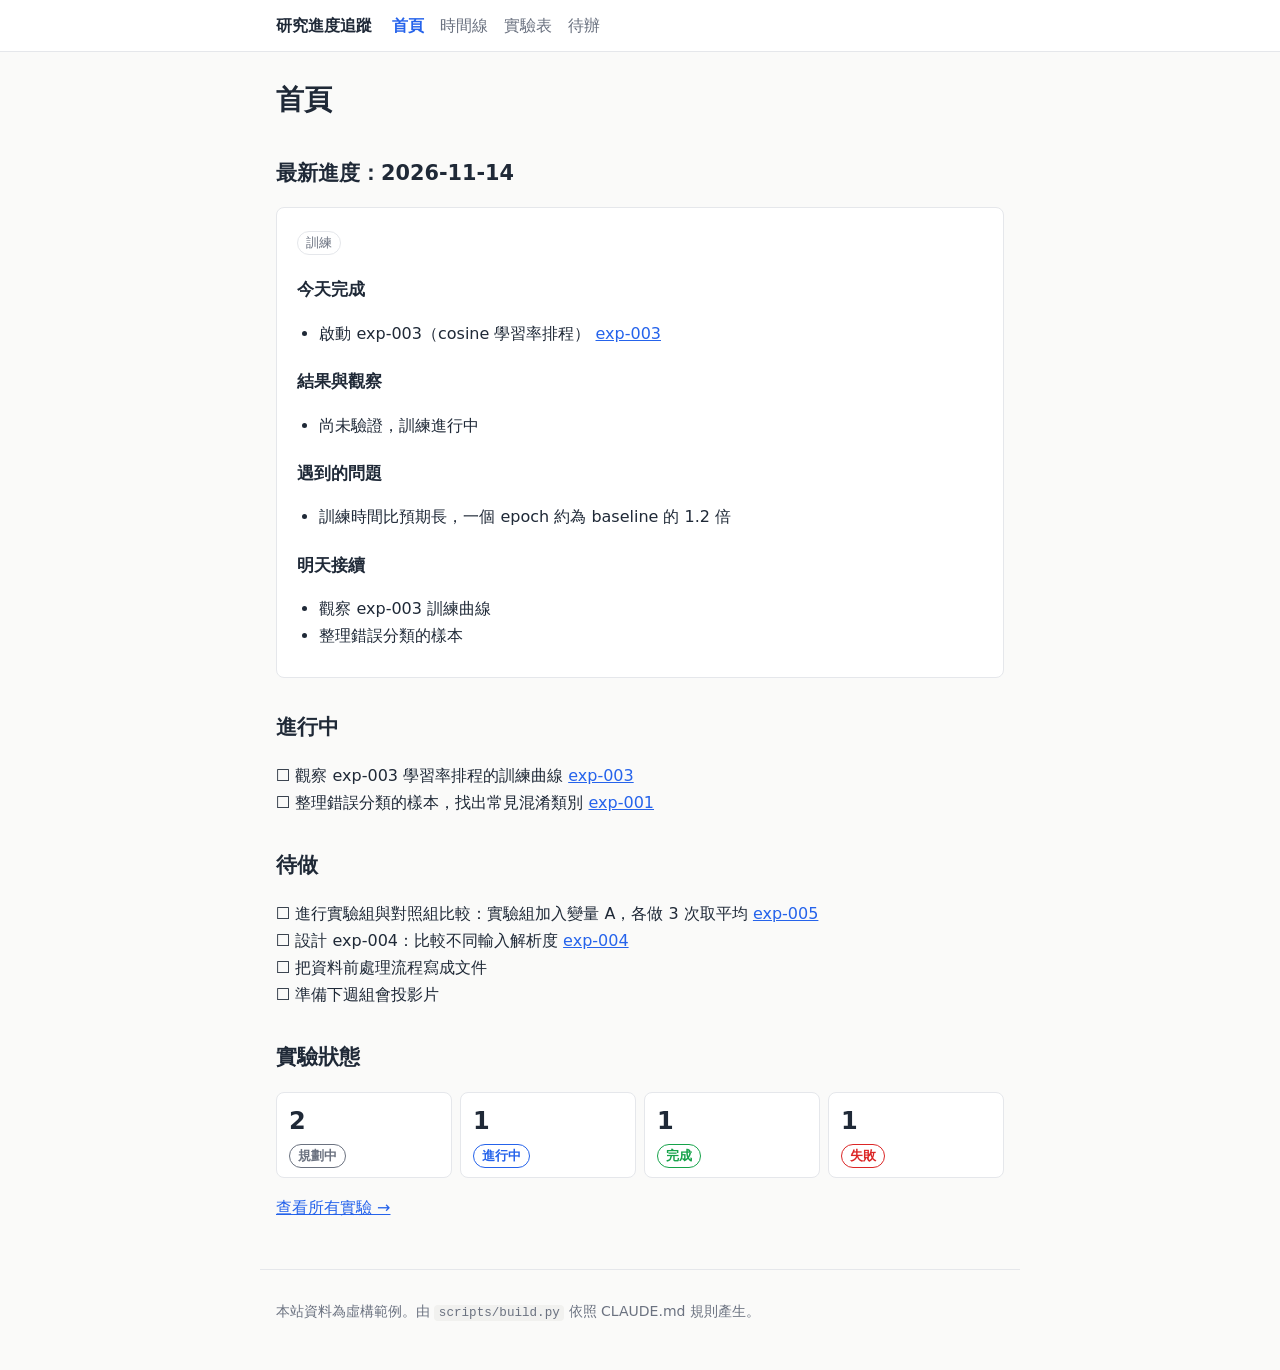
==== docs/index.html @ 30620ce9 "建立研究進度追蹤網站：CLAUDE.md、範例資料、build.py 與網頁 Co-Authored-By: Claude Opus 5.5 <noreply@anthropic.com>" ====
<!doctype html>
<html lang="zh-Hant">
<head>
<meta charset="utf-8">
<meta name="viewport" content="width=device-width, initial-scale=1">
<title>首頁｜研究進度追蹤</title>
<link rel="stylesheet" href="assets/style.css">
</head>
<body>
<header class="site-header">
  <div class="wrap">
    <a class="brand" href="index.html">研究進度追蹤</a>
    <nav><a href="index.html" aria-current="page">首頁</a> <a href="timeline.html">時間線</a> <a href="experiments.html">實驗表</a> <a href="todo.html">待辦</a></nav>
  </div>
</header>
<main class="wrap">
<h1>首頁</h1>
<h2>最新進度：2026-11-14</h2><div class="card"><p class="tags"><span>訓練</span></p><h3>今天完成</h3>
<ul><li>啟動 exp-003（cosine 學習率排程） <a href="exp/exp-003.html">exp-003</a></li></ul>
<h3>結果與觀察</h3>
<ul><li>尚未驗證，訓練進行中</li></ul>
<h3>遇到的問題</h3>
<ul><li>訓練時間比預期長，一個 epoch 約為 baseline 的 1.2 倍</li></ul>
<h3>明天接續</h3>
<ul><li>觀察 exp-003 訓練曲線</li><li>整理錯誤分類的樣本</li></ul></div>
<h2>進行中</h2><ul><li class="task">☐ 觀察 exp-003 學習率排程的訓練曲線 <a href="exp/exp-003.html">exp-003</a></li><li class="task">☐ 整理錯誤分類的樣本，找出常見混淆類別 <a href="exp/exp-001.html">exp-001</a></li></ul>
<h2>待做</h2><ul><li class="task">☐ 進行實驗組與對照組比較：實驗組加入變量 A，各做 3 次取平均 <a href="exp/exp-005.html">exp-005</a></li><li class="task">☐ 設計 exp-004：比較不同輸入解析度 <a href="exp/exp-004.html">exp-004</a></li><li class="task">☐ 把資料前處理流程寫成文件</li><li class="task">☐ 準備下週組會投影片</li></ul>
<h2>實驗狀態</h2><ul class="stats"><li><strong>2</strong><span class="status status-planned">規劃中</span></li><li><strong>1</strong><span class="status status-running">進行中</span></li><li><strong>1</strong><span class="status status-done">完成</span></li><li><strong>1</strong><span class="status status-failed">失敗</span></li></ul><p><a href="experiments.html">查看所有實驗 →</a></p>
</main>
<footer class="wrap site-footer">
  <p>本站資料為虛構範例。由 <code>scripts/build.py</code> 依照 CLAUDE.md 規則產生。</p>
</footer>
<script src="assets/filter.js"></script>
</body>
</html>
---- docs/assets/style.css ----
:root {
  --bg: #fafaf9;
  --text: #1f2937;
  --muted: #6b7280;
  --accent: #2563eb;
  --border: #e5e7eb;
  --planned: #6b7280;
  --running: #2563eb;
  --done: #16a34a;
  --failed: #dc2626;
}
* { box-sizing: border-box; }
body {
  margin: 0;
  background: var(--bg);
  color: var(--text);
  font: 16px/1.7 system-ui, "Noto Sans TC", sans-serif;
}
.wrap { max-width: 760px; margin: 0 auto; padding: 0 16px; }
a { color: var(--accent); }
h1 { font-size: 1.75rem; margin: 1.5rem 0 1rem; }
h2 { font-size: 1.3rem; margin: 2rem 0 .5rem; }
h3 { font-size: 1.05rem; margin: 1.25rem 0 .25rem; }
code { background: #f1f1ef; padding: .1em .35em; border-radius: 4px; font-size: .9em; }
pre { background: #f1f1ef; padding: 12px; border-radius: 6px; overflow-x: auto; }
pre code { background: none; padding: 0; }
ul { padding-left: 1.4rem; }
li.task { list-style: none; margin-left: -1.4rem; }
.muted { color: var(--muted); }

.site-header { border-bottom: 1px solid var(--border); background: #fff; }
.site-header .wrap { display: flex; flex-wrap: wrap; gap: 4px 20px; align-items: center; padding-top: 12px; padding-bottom: 12px; }
.brand { font-weight: 700; color: var(--text); text-decoration: none; }
nav { display: flex; flex-wrap: wrap; gap: 4px 16px; }
nav a { text-decoration: none; color: var(--muted); }
nav a[aria-current="page"] { color: var(--accent); font-weight: 600; }
.site-footer { margin-top: 3rem; padding-top: 1rem; padding-bottom: 2rem; border-top: 1px solid var(--border); color: var(--muted); font-size: .875rem; }

.card { background: #fff; border: 1px solid var(--border); border-radius: 8px; padding: 4px 20px 12px; margin: 1rem 0; }
.tags span { display: inline-block; font-size: .8rem; color: var(--muted); border: 1px solid var(--border); border-radius: 999px; padding: 0 8px; margin-right: 4px; }

.status { display: inline-block; font-size: .8rem; font-weight: 600; padding: 0 8px; border-radius: 999px; border: 1px solid currentColor; white-space: nowrap; }
.status-planned { color: var(--planned); }
.status-running { color: var(--running); }
.status-done { color: var(--done); }
.status-failed { color: var(--failed); }

.stats { display: grid; grid-template-columns: repeat(auto-fit, minmax(120px, 1fr)); gap: 8px; padding: 0; }
.stats li { list-style: none; background: #fff; border: 1px solid var(--border); border-radius: 8px; padding: 8px 12px; }
.stats strong { display: block; font-size: 1.5rem; }

table { width: 100%; border-collapse: collapse; background: #fff; }
th, td { text-align: left; padding: 8px; border-bottom: 1px solid var(--border); vertical-align: top; }
th { font-size: .875rem; color: var(--muted); }
.filters { display: flex; flex-wrap: wrap; gap: 8px; margin: 1rem 0; }
.filters button { font: inherit; font-size: .875rem; background: #fff; color: var(--text); border: 1px solid var(--border); border-radius: 999px; padding: 2px 12px; cursor: pointer; }
.filters button[aria-pressed="true"] { background: var(--accent); border-color: var(--accent); color: #fff; }
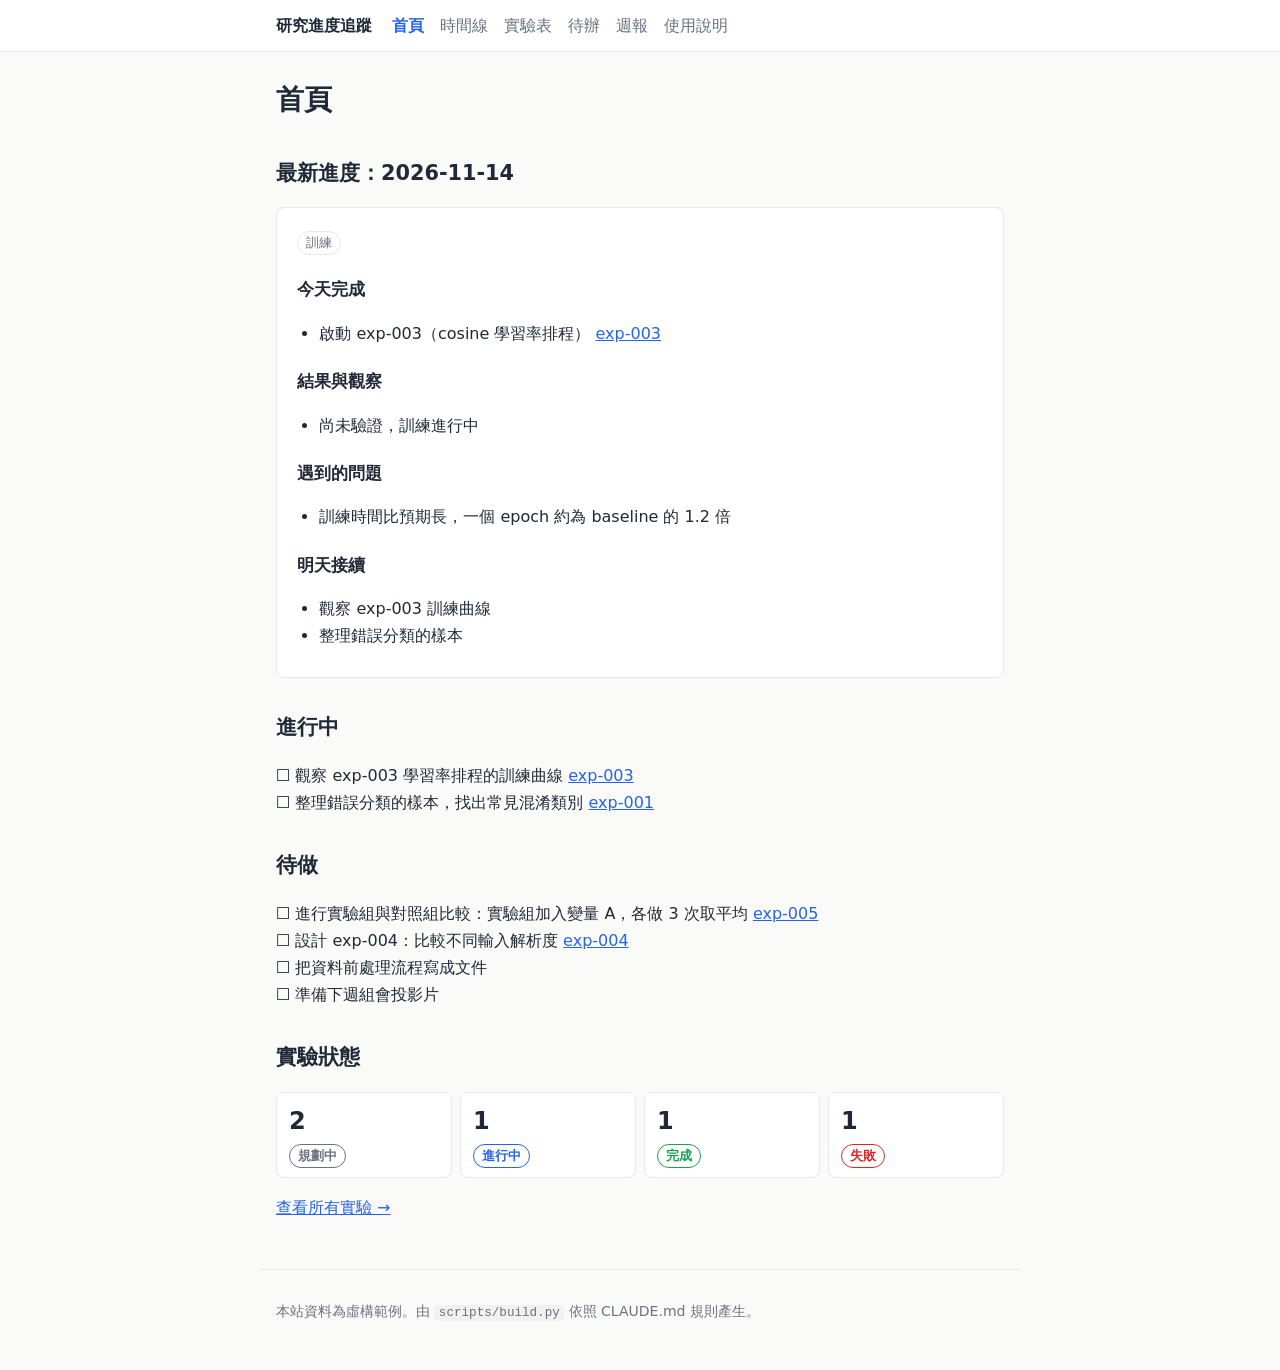
==== commit 8d0d3256: "新增週報頁、使用說明頁與說明頁機制；補上對話語言規則 Co-Authored-By: Claude Opus 5.5 <noreply@anthropic.com>" ====
--- a/docs/index.html
+++ b/docs/index.html
@@ -10,7 +10,7 @@
 <header class="site-header">
   <div class="wrap">
     <a class="brand" href="index.html">研究進度追蹤</a>
-    <nav><a href="index.html" aria-current="page">首頁</a> <a href="timeline.html">時間線</a> <a href="experiments.html">實驗表</a> <a href="todo.html">待辦</a></nav>
+    <nav><a href="index.html" aria-current="page">首頁</a> <a href="timeline.html">時間線</a> <a href="experiments.html">實驗表</a> <a href="todo.html">待辦</a> <a href="weekly.html">週報</a> <a href="guide.html">使用說明</a></nav>
   </div>
 </header>
 <main class="wrap">
